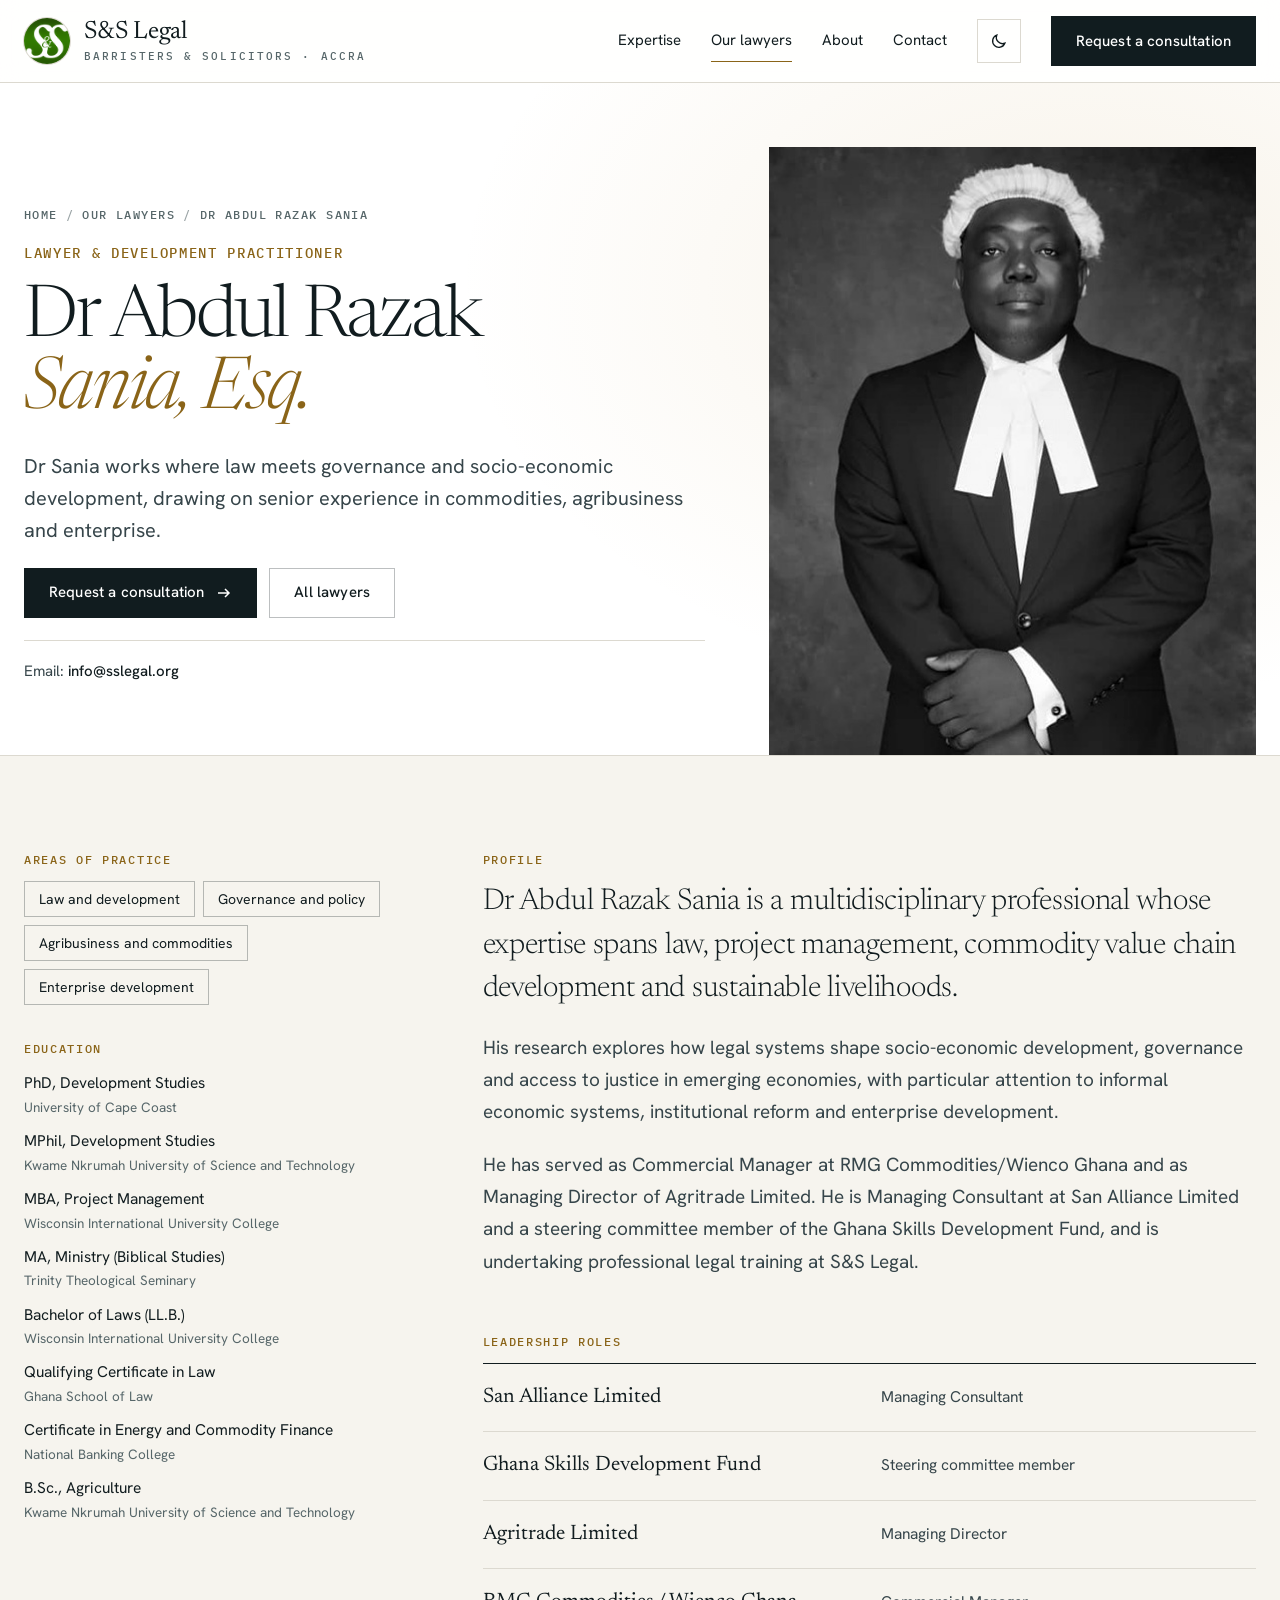
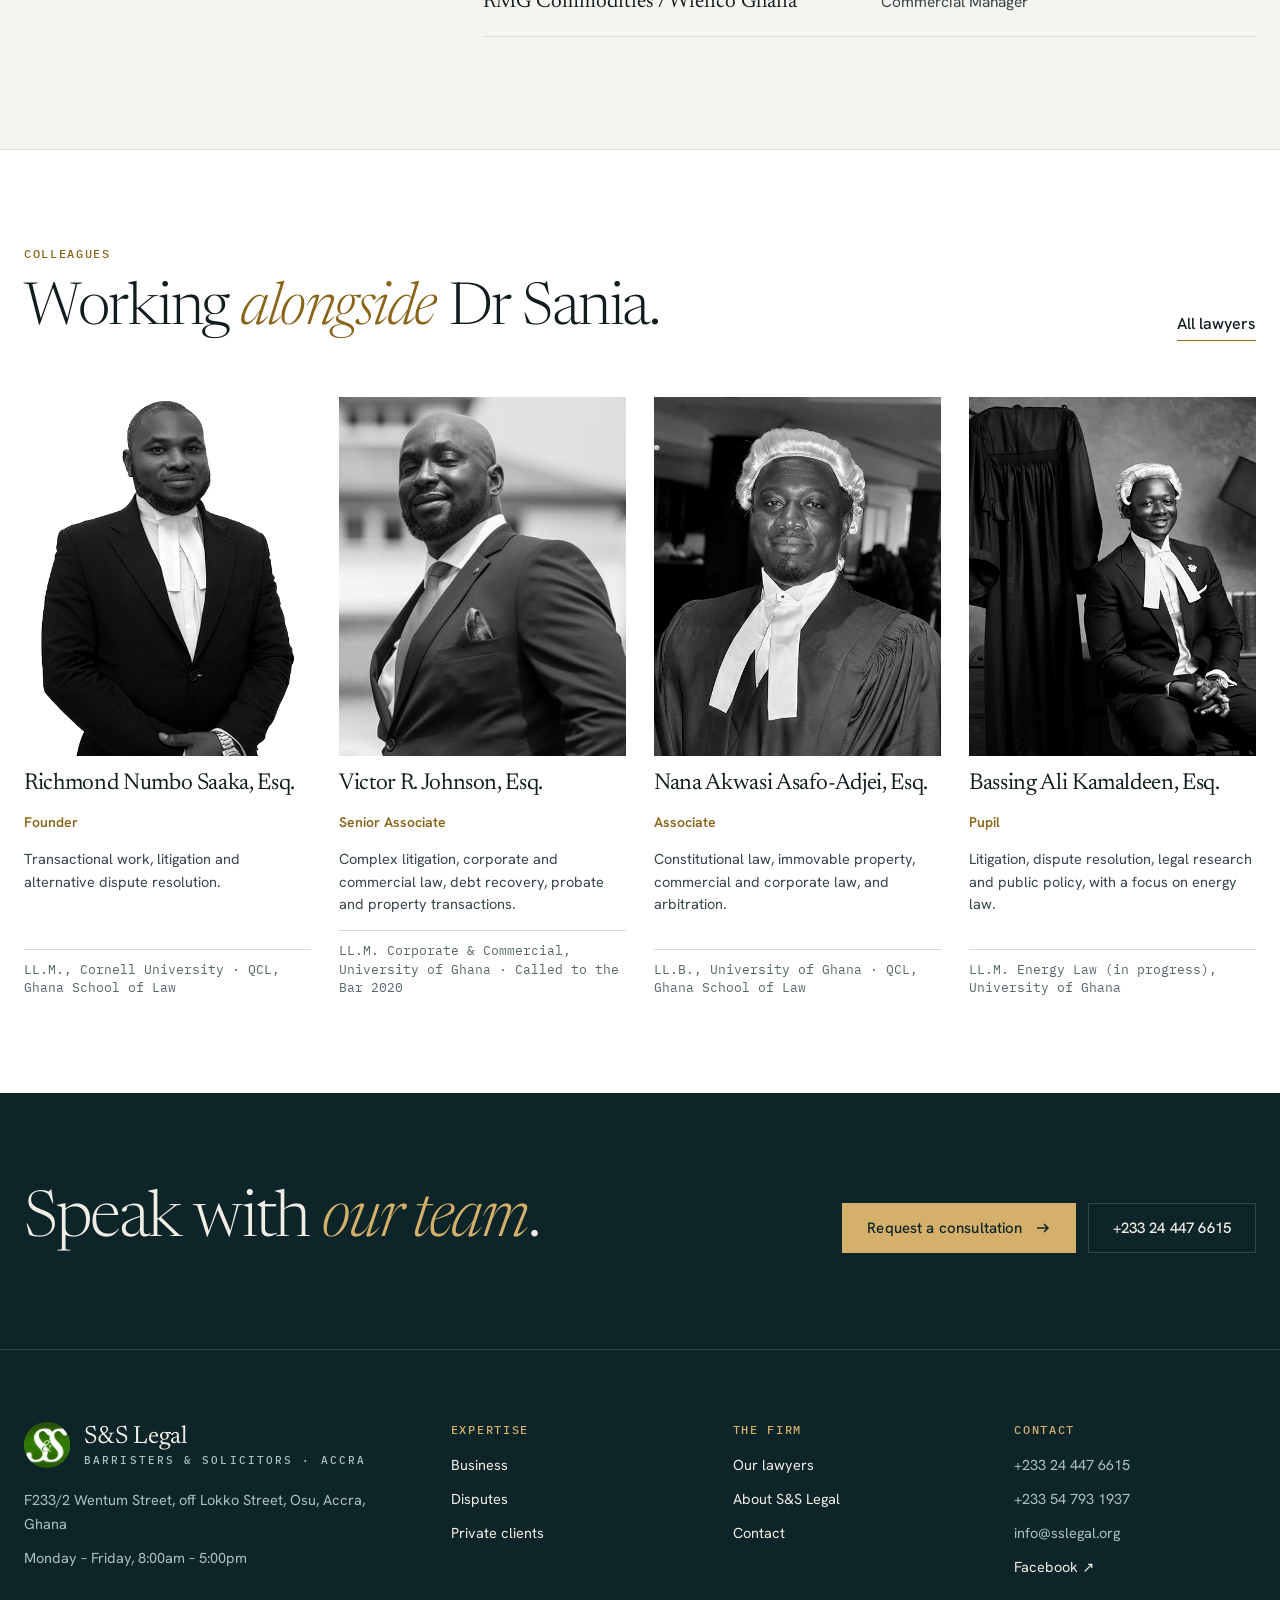
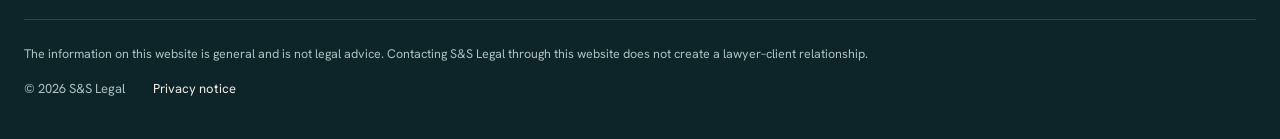
==== lawyers/abdul-razak-sania/index.html @ 96403b99 "Add the S&S Legal website A static site with light and dark themes: home, expertise overview and thr" ====
<!doctype html>
<html lang="en-GH">
<head>
<meta charset="utf-8">
<meta name="viewport" content="width=device-width, initial-scale=1, viewport-fit=cover">
<title>Dr Abdul Razak Sania · S&amp;S Legal</title>
<meta name="description" content="Dr Abdul Razak Sania, Lawyer &amp; Development Practitioner at S&amp;S Legal, Osu, Accra.">
<meta name="color-scheme" content="light dark">
<link rel="canonical" href="https://sslegal.org/lawyers/abdul-razak-sania/">
<meta property="og:type" content="website">
<meta property="og:site_name" content="S&amp;S Legal">
<meta property="og:title" content="Dr Abdul Razak Sania · S&amp;S Legal">
<meta property="og:description" content="Dr Abdul Razak Sania, Lawyer &amp; Development Practitioner at S&amp;S Legal, Osu, Accra.">
<meta property="og:url" content="https://sslegal.org/lawyers/abdul-razak-sania/">
<link rel="icon" type="image/png" href="../../assets/img/sslegal-logo.png">
<script>try{var t=localStorage.getItem("ss-theme");if(t==="light"||t==="dark")document.documentElement.setAttribute("data-theme",t);}catch(e){}</script>
<link rel="preconnect" href="https://fonts.googleapis.com">
<link rel="preconnect" href="https://fonts.gstatic.com" crossorigin>
<link rel="stylesheet" href="https://fonts.googleapis.com/css2?family=Newsreader:ital,opsz,wght@0,6..72,300;0,6..72,400;1,6..72,300;1,6..72,400&amp;family=Hanken+Grotesk:wght@400;500;600&amp;family=IBM+Plex+Mono:wght@400;500&amp;display=swap">
<link rel="stylesheet" href="../../assets/css/styles.css">
<script type="application/ld+json">{"@context": "https://schema.org", "@type": "Person", "name": "Dr Abdul Razak Sania", "jobTitle": "Lawyer & Development Practitioner", "worksFor": {"@type": "LegalService", "name": "S&S Legal", "url": "https://sslegal.org/"}, "image": "https://sslegal.org/assets/img/abdulrazak-sania.jpg", "url": "https://sslegal.org/lawyers/abdul-razak-sania/"}</script>
</head>
<body>
<a class="skip" href="#main">Skip to content</a>
<header class="site">
  <div class="wrap">
    <a class="brand" href="../../index.html" aria-label="S&amp;S Legal, home">
      <span class="logo" aria-hidden="true"></span>
      <span><b>S&amp;S Legal</b><small>Barristers &amp; Solicitors · Accra</small></span>
    </a>
    <nav class="nav" aria-label="Main">
      <a class="link" href="../../expertise/index.html">Expertise</a><a class="link" href="../../lawyers/index.html" aria-current="page">Our lawyers</a><a class="link" href="../../about/index.html">About</a><a class="link" href="../../contact/index.html">Contact</a>
      <span class="tools">
        <button class="icon-btn theme-btn" id="theme-btn" type="button" aria-label="Switch between light and dark theme"><svg class="moon" width="18" height="18" viewBox="0 0 20 20" fill="none" stroke="currentColor" stroke-width="1.5" aria-hidden="true"><path d="M16.5 12.5A7 7 0 0 1 7.5 3.5a7 7 0 1 0 9 9z"/></svg><svg class="sun" width="18" height="18" viewBox="0 0 20 20" fill="none" stroke="currentColor" stroke-width="1.5" aria-hidden="true"><circle cx="10" cy="10" r="3.5"/><path d="M10 1.5v2M10 16.5v2M1.5 10h2M16.5 10h2M4 4l1.4 1.4M14.6 14.6L16 16M4 16l1.4-1.4M14.6 5.4L16 4"/></svg></button>
        <button class="icon-btn menu-btn" id="menu-btn" type="button" aria-label="Open menu" aria-expanded="false" aria-controls="mobile-nav"><svg width="20" height="20" viewBox="0 0 20 20" fill="none" stroke="currentColor" stroke-width="1.5" aria-hidden="true"><path d="M2 6h16M2 14h16"/></svg></button>
      </span>
      <a class="btn btn-main" href="../../contact/index.html">Request a consultation</a>
    </nav>
  </div>
  <nav class="mobile-nav" id="mobile-nav" aria-label="Mobile" hidden>
    <div class="wrap"><a href="../../expertise/index.html">Expertise</a><a href="../../lawyers/index.html">Our lawyers</a><a href="../../about/index.html">About</a><a href="../../contact/index.html">Contact</a></div>
  </nav>
</header>
<main id="main">
<section class="page-hero profile-hero" aria-labelledby="ptitle">
  <div class="wrap">
    <div class="pcopy">
      <nav class="crumbs" aria-label="Breadcrumb"><a href="../../index.html">Home</a><span aria-hidden="true">/</span><a href="../../lawyers/index.html">Our lawyers</a><span aria-hidden="true">/</span><span>Dr Abdul Razak Sania</span></nav>
      <span class="role">Lawyer &amp; Development Practitioner</span>
      <h1 id="ptitle">Dr Abdul Razak <em>Sania, Esq.</em></h1>
      <p class="lead">Dr Sania works where law meets governance and socio-economic development, drawing on senior experience in commodities, agribusiness and enterprise.</p>
      <div class="cta-row"><a class="btn btn-main" href="../../contact/index.html">Request a consultation <svg width="16" height="16" viewBox="0 0 16 16" fill="none" stroke="currentColor" stroke-width="1.5" aria-hidden="true"><path d="M2 8h11M9 4l4 4-4 4"/></svg></a><a class="btn btn-ghost" href="../../lawyers/index.html">All lawyers</a></div>
      <div class="pc"><span>Email: <b>info@sslegal.org</b></span></div>
    </div>
    <div class="portrait-lg"><img src="../../assets/img/abdulrazak-sania.jpg" alt="Dr Abdul Razak Sania" width="500" height="606"></div>
  </div>
</section>
<section class="profile-body"><div class="wrap"><aside class="side"><div><h2>Areas of practice</h2><div class="chips"><span>Law and development</span><span>Governance and policy</span><span>Agribusiness and commodities</span><span>Enterprise development</span></div></div><div><h2>Education</h2><ul><li>PhD, Development Studies<span>University of Cape Coast</span></li><li>MPhil, Development Studies<span>Kwame Nkrumah University of Science and Technology</span></li><li>MBA, Project Management<span>Wisconsin International University College</span></li><li>MA, Ministry (Biblical Studies)<span>Trinity Theological Seminary</span></li><li>Bachelor of Laws (LL.B.)<span>Wisconsin International University College</span></li><li>Qualifying Certificate in Law<span>Ghana School of Law</span></li><li>Certificate in Energy and Commodity Finance<span>National Banking College</span></li><li>B.Sc., Agriculture<span>Kwame Nkrumah University of Science and Technology</span></li></ul></div></aside><div class="main-col"><div><h2>Profile</h2><div class="prose"><p>Dr Abdul Razak Sania is a multidisciplinary professional whose expertise spans law, project management, commodity value chain development and sustainable livelihoods.</p><p>His research explores how legal systems shape socio-economic development, governance and access to justice in emerging economies, with particular attention to informal economic systems, institutional reform and enterprise development.</p><p>He has served as Commercial Manager at RMG Commodities/Wienco Ghana and as Managing Director of Agritrade Limited. He is Managing Consultant at San Alliance Limited and a steering committee member of the Ghana Skills Development Fund, and is undertaking professional legal training at S&amp;S Legal.</p></div></div><div><h2>Leadership roles</h2><ul class="timeline"><li><b>San Alliance Limited</b><span>Managing Consultant</span></li><li><b>Ghana Skills Development Fund</b><span>Steering committee member</span></li><li><b>Agritrade Limited</b><span>Managing Director</span></li><li><b>RMG Commodities / Wienco Ghana</b><span>Commercial Manager</span></li></ul></div></div></div></section>
<section class="colleagues" aria-labelledby="col-title"><div class="wrap">
  <div class="sec-head"><div class="t"><span class="label">Colleagues</span><h2 id="col-title">Working <em>alongside</em> Dr Sania.</h2></div><a class="more" href="../../lawyers/index.html">All lawyers</a></div>
  <div class="people three"><a class="person" href="../../lawyers/richmond-numbo-saaka/index.html"><div class="photo"><img loading="lazy" width="491" height="683" src="../../assets/img/front-richmond-full.jpg" alt="Richmond Numbo Saaka"></div><h3>Richmond Numbo Saaka, Esq.</h3><span class="role">Founder</span><p>Transactional work, litigation and alternative dispute resolution.</p><span class="cred">LL.M., Cornell University · QCL, Ghana School of Law</span></a><a class="person" href="../../lawyers/victor-reginald-johnson/index.html"><div class="photo"><img loading="lazy" width="500" height="606" src="../../assets/img/reginald-johnson.jpg" alt="Victor Reginald Johnson"></div><h3>Victor R. Johnson, Esq.</h3><span class="role">Senior Associate</span><p>Complex litigation, corporate and commercial law, debt recovery, probate and property transactions.</p><span class="cred">LL.M. Corporate &amp; Commercial, University of Ghana · Called to the Bar 2020</span></a><a class="person" href="../../lawyers/nana-akwasi-asafo-adjei/index.html"><div class="photo"><img loading="lazy" width="500" height="606" src="../../assets/img/nana-akwasi.jpg" alt="Nana Akwasi Asafo-Adjei"></div><h3>Nana Akwasi Asafo-Adjei, Esq.</h3><span class="role">Associate</span><p>Constitutional law, immovable property, commercial and corporate law, and arbitration.</p><span class="cred">LL.B., University of Ghana · QCL, Ghana School of Law</span></a><a class="person" href="../../lawyers/bassing-ali-kamaldeen/index.html"><div class="photo"><img loading="lazy" width="500" height="606" src="../../assets/img/bassing-kamaldeen.jpg" alt="Bassing Ali Kamaldeen"></div><h3>Bassing Ali Kamaldeen, Esq.</h3><span class="role">Pupil</span><p>Litigation, dispute resolution, legal research and public policy, with a focus on energy law.</p><span class="cred">LL.M. Energy Law (in progress), University of Ghana</span></a></div>
</div></section>
<section class="cta-band"><div class="wrap"><h2>Speak with <em>our team</em>.</h2><div class="cta-row"><a class="btn btn-gold" href="../../contact/index.html">Request a consultation <svg width="16" height="16" viewBox="0 0 16 16" fill="none" stroke="currentColor" stroke-width="1.5" aria-hidden="true"><path d="M2 8h11M9 4l4 4-4 4"/></svg></a><a class="btn btn-line" href="tel:+233244476615">+233 24 447 6615</a></div></div></section>
</main>

<footer>
  <div class="wrap">
    <div class="fgrid">
      <div class="fcol fbrand">
        <a class="brand" href="../../index.html" aria-label="S&amp;S Legal, home"><span class="logo" aria-hidden="true"></span><span><b>S&amp;S Legal</b><small>Barristers &amp; Solicitors · Accra</small></span></a>
        <p>F233/2 Wentum Street, off Lokko Street, Osu, Accra, Ghana</p>
        <p>Monday – Friday, 8:00am – 5:00pm</p>
      </div>
      <nav class="fcol" aria-label="Expertise"><h2>Expertise</h2><a href="../../expertise/business/index.html">Business</a><a href="../../expertise/disputes/index.html">Disputes</a><a href="../../expertise/private-clients/index.html">Private clients</a></nav>
      <nav class="fcol" aria-label="The firm"><h2>The firm</h2><a href="../../lawyers/index.html">Our lawyers</a><a href="../../about/index.html">About S&amp;S Legal</a><a href="../../contact/index.html">Contact</a></nav>
      <div class="fcol"><h2>Contact</h2><span>+233 24 447 6615</span><span>+233 54 793 1937</span><span>info@sslegal.org</span><a href="https://www.facebook.com/sslegal.org" target="_blank" rel="noopener">Facebook ↗</a></div>
    </div>
    <div class="flegal">
      <p class="disc">The information on this website is general and is not legal advice. Contacting S&amp;S Legal through this website does not create a lawyer–client relationship.</p>
      <div class="frow2"><span>© 2026 S&amp;S Legal</span><a href="../../privacy/index.html">Privacy notice</a></div>
    </div>
  </div>
</footer>

<div class="mobile-bar" aria-label="Quick contact">
  <a class="btn btn-ghost" href="tel:+233244476615">Call</a>
  <a class="btn btn-wa" href="https://wa.me/233244476615" target="_blank" rel="noopener">WhatsApp</a>
</div>
<script src="../../assets/js/site.js"></script>
</body>
</html>
---- assets/css/styles.css ----
/* Layout: white editorial page on hairlines with large serif type; real portraits in consistent black-and-white; a navy-green band carries the founder, contact and footer. Dark theme: the same page in navy green. */
:root{
  --bg-hero:#FFFFFF; --paper:#F6F4EE; --surface:#FFFFFF;
  --ink:#111C1F; --ink-2:#36454A; --muted:#566669; --line:#DCD9D0; --line-strong:rgba(17,28,31,.28);
  --accent:#8A6418; --accent-2:#D4B06A;
  --btn:#111C1F; --btn-fg:#FFFFFF; --btn-hover:#24363A;
  --band:#0D2429; --band-2:#123036; --on-band:#F1EEE6; --on-band-2:#ADC1C1; --band-line:rgba(241,238,230,.16);
  --photo-bg:#ECE9E1; --photo-filter:grayscale(1) contrast(1.04);
  --glow:rgba(201,164,92,.14);
  --wa:#1E7A4C;
  --shadow:0 -6px 20px rgba(0,0,0,.08);
  --display:"Newsreader", Georgia, "Times New Roman", serif;
  --body:"Hanken Grotesk", system-ui, -apple-system, "Segoe UI", sans-serif;
  --mono:"IBM Plex Mono", ui-monospace, Menlo, monospace;
  color-scheme:light;
}
@media (prefers-color-scheme:dark){:root:not([data-theme="light"]){
  --bg-hero:#0A1F24; --paper:#0C242A; --surface:#102B31;
  --ink:#EEF0F0; --ink-2:#C3D1D0; --muted:#97ACAC; --line:#21403F; --line-strong:rgba(238,240,240,.30);
  --accent:#D4B06A; --accent-2:#D4B06A;
  --btn:#D4B06A; --btn-fg:#0A1F24; --btn-hover:#E0C084;
  --band:#061517; --band-2:#0B1F22; --on-band:#F1EEE6; --on-band-2:#A9BEBE; --band-line:rgba(241,238,230,.14);
  --photo-bg:#12323A; --photo-filter:grayscale(1) contrast(1.04) brightness(.92);
  --glow:rgba(212,176,106,.10);
  --shadow:0 -6px 20px rgba(0,0,0,.4);
  color-scheme:dark}}
:root[data-theme="dark"]{
  --bg-hero:#0A1F24; --paper:#0C242A; --surface:#102B31;
  --ink:#EEF0F0; --ink-2:#C3D1D0; --muted:#97ACAC; --line:#21403F; --line-strong:rgba(238,240,240,.30);
  --accent:#D4B06A; --accent-2:#D4B06A;
  --btn:#D4B06A; --btn-fg:#0A1F24; --btn-hover:#E0C084;
  --band:#061517; --band-2:#0B1F22; --on-band:#F1EEE6; --on-band-2:#A9BEBE; --band-line:rgba(241,238,230,.14);
  --photo-bg:#12323A; --photo-filter:grayscale(1) contrast(1.04) brightness(.92);
  --glow:rgba(212,176,106,.10);
  --shadow:0 -6px 20px rgba(0,0,0,.4);
  color-scheme:dark}

*{box-sizing:border-box}
html{scroll-behavior:smooth}
body{margin:0;background:var(--paper);color:var(--ink);font-family:var(--body);font-size:16px;line-height:1.65;-webkit-font-smoothing:antialiased}
img{max-width:100%;display:block}
[hidden]{display:none!important}
a{color:inherit}
p{margin:0}
h1,h2,h3,h4{margin:0;font-family:var(--display);font-weight:400;letter-spacing:-.015em;text-wrap:balance}
a:focus-visible,button:focus-visible,input:focus-visible,select:focus-visible,textarea:focus-visible{outline:2px solid var(--accent);outline-offset:3px}
.wrap{max-width:1280px;margin:0 auto;padding-left:max(24px,env(safe-area-inset-left,0px));padding-right:max(24px,env(safe-area-inset-right,0px))}
.label{font:500 12px/1.4 var(--mono);letter-spacing:.14em;text-transform:uppercase;color:var(--accent)}
.btn{display:inline-flex;align-items:center;justify-content:center;gap:12px;min-height:50px;padding:0 24px;font:500 15px/1 var(--body);letter-spacing:.01em;text-decoration:none;border:1px solid transparent;cursor:pointer;border-radius:0}
.btn svg{transition:transform .25s ease}
.btn:hover svg{transform:translateX(4px)}
.btn-main{background:var(--btn);color:var(--btn-fg)}
.btn-main:hover{background:var(--btn-hover)}
.btn-ghost{border-color:var(--line-strong);color:var(--ink)}
.btn-ghost:hover{border-color:var(--ink)}
.btn-wa{background:var(--wa);color:#FFFFFF}
.sec-head{display:flex;flex-wrap:wrap;justify-content:space-between;align-items:end;gap:24px;margin-bottom:56px}
.sec-head .t{display:flex;flex-direction:column;gap:18px;max-width:760px}
.sec-head h2{font-size:clamp(38px,4.6vw,62px);line-height:1.02;font-weight:300;letter-spacing:-.025em}
.sec-head h2 em{font-style:italic;color:var(--accent)}
.sec-head p{font-size:18px;color:var(--ink-2);max-width:36em}
.more{font-weight:500;text-decoration:none;border-bottom:1px solid var(--accent);padding-bottom:3px;white-space:nowrap}
@media (prefers-reduced-motion:reduce){*{transition:none!important}html{scroll-behavior:auto}}

/* ---------- Header ---------- */
.top{background:var(--bg-hero);position:relative;overflow:hidden}
.top::after{content:"";position:absolute;inset:0;pointer-events:none;background:radial-gradient(900px 600px at 82% 40%,var(--glow),transparent 70%)}
header.site{position:sticky;top:0;z-index:40;background:color-mix(in srgb,var(--bg-hero) 92%,transparent);-webkit-backdrop-filter:blur(12px);backdrop-filter:blur(12px);border-bottom:1px solid var(--line)}
.skip{position:absolute;left:-9999px;top:8px;z-index:60;background:var(--btn);color:var(--btn-fg);padding:10px 14px}
.skip:focus{left:12px}
header.site .wrap{display:flex;align-items:center;justify-content:space-between;gap:20px;padding-block:16px}
.brand{display:flex;align-items:center;gap:14px;text-decoration:none;color:inherit}
.logo{width:46px;height:46px;flex:none;border-radius:50%;background:#FFFFFF url("../img/sslegal-logo.png") no-repeat;background-size:67.4px 65.7px;background-position:-10.7px -3.3px;box-shadow:0 0 0 1px var(--line)}
.brand b{font:400 25px/1 var(--display);letter-spacing:-.01em}
.brand small{display:block;margin-top:5px;font:500 10.5px/1 var(--mono);letter-spacing:.2em;text-transform:uppercase;color:var(--muted)}
.nav{display:flex;align-items:center;gap:30px}
.nav a.link{text-decoration:none;font-size:15px;padding-block:8px;border-bottom:1px solid transparent}
.nav a.link:hover{border-bottom-color:var(--accent)}
.tools{display:flex;gap:8px}
.icon-btn{width:44px;height:44px;display:grid;place-items:center;background:transparent;border:1px solid var(--line);color:var(--ink);cursor:pointer}
.icon-btn:hover{border-color:var(--line-strong)}
.theme-btn .sun{display:none}
:root[data-theme="dark"] .theme-btn .moon{display:none}:root[data-theme="dark"] .theme-btn .sun{display:block}
@media (prefers-color-scheme:dark){:root:not([data-theme="light"]) .theme-btn .moon{display:none}:root:not([data-theme="light"]) .theme-btn .sun{display:block}}
.menu-btn{display:none}
.mobile-nav{border-top:1px solid var(--line)}
.mobile-nav .wrap{display:flex;flex-direction:column;padding-block:8px 20px}
.mobile-nav a{padding:16px 0;border-bottom:1px solid var(--line);text-decoration:none;font:400 24px/1.2 var(--display)}
.mobile-nav a:last-child{border-bottom:0}

/* ---------- Hero ---------- */
.hero{position:relative;z-index:2}
.hero .wrap{display:grid;grid-template-columns:minmax(0,7fr) minmax(0,5fr);gap:64px;align-items:end;padding-block:88px 0}
.hero-copy{display:flex;flex-direction:column;gap:30px;min-width:0;padding-bottom:88px}
.hero h1{font-size:clamp(44px,6vw,88px);line-height:1;font-weight:300;letter-spacing:-.03em}
.hero h1 em{font-style:italic;color:var(--accent);font-weight:300}
.hero .sub{font-size:19px;line-height:1.6;color:var(--ink-2);max-width:32em}
.cta-row{display:flex;flex-wrap:wrap;gap:12px}
.hero-figure{position:relative;margin:0;min-width:0;align-self:end}
.mosaic{display:grid;grid-template-columns:minmax(0,1.2fr) minmax(0,1fr);grid-template-rows:280px 280px;gap:10px}
.mosaic .frame{position:relative;background:var(--photo-bg);overflow:hidden;min-height:0}
.mosaic .tall{grid-row:1/3}
.mosaic img{width:100%;height:100%;object-fit:cover;object-position:50% 12%;filter:var(--photo-filter)}
.hero-figure figcaption{position:absolute;left:-32px;bottom:40px;background:var(--surface);border:1px solid var(--line);padding:16px 20px;display:flex;flex-direction:column;gap:4px;max-width:280px;box-shadow:0 18px 40px rgba(0,0,0,.10)}
.hero-figure figcaption b{font:400 21px/1.2 var(--display)}
.hero-figure figcaption span{font-size:13.5px;line-height:1.45;color:var(--muted)}
.hero-figure figcaption a{font-size:14px;font-weight:500;color:var(--accent);text-decoration:none;margin-top:4px}

.facts{position:relative;z-index:2;border-top:1px solid var(--line)}
.facts dl{margin:0;display:grid;grid-template-columns:repeat(4,minmax(0,1fr))}
.facts div{padding:26px 24px 28px 0;border-right:1px solid var(--line)}
.facts div + div{padding-left:28px}
.facts div:last-child{border-right:0}
.facts dt{font:500 12px var(--mono);letter-spacing:.12em;text-transform:uppercase;color:var(--muted)}
.facts dd{margin:6px 0 0;font:400 26px/1.2 var(--display)}

/* ---------- Statement ---------- */
.statement{padding-block:120px 104px}
.statement .wrap{display:grid;grid-template-columns:minmax(0,3fr) minmax(0,9fr);gap:48px}
.statement p.big{font:300 clamp(28px,3.3vw,44px)/1.25 var(--display);letter-spacing:-.015em;text-wrap:pretty}
.statement p.big span{color:var(--muted)}
.pillars{margin-top:56px;display:grid;grid-template-columns:repeat(3,minmax(0,1fr));gap:40px;border-top:1px solid var(--line);padding-top:30px}
.pillars h3{font-size:24px;line-height:1.2;margin-bottom:10px}
.pillars p{font-size:15.5px;color:var(--ink-2)}

/* ---------- Expertise ---------- */
.expertise{background:var(--surface);border-block:1px solid var(--line);padding-block:112px}
.groups{display:grid;grid-template-columns:repeat(2,minmax(0,1fr));gap:72px}
.group-stack{display:flex;flex-direction:column;gap:56px;min-width:0}
.group-head h3 a{text-decoration:none}
.group-head h3 a:hover{text-decoration:underline;text-decoration-color:var(--accent);text-underline-offset:6px;text-decoration-thickness:1px}
.group-link{display:inline-flex;align-items:center;gap:10px;font-weight:500;text-decoration:none;color:var(--accent);margin-top:-24px}
.group-link:hover svg{transform:translateX(4px)}
.group-link svg{transition:transform .25s ease}
.group{display:flex;flex-direction:column;min-width:0}
.group-head{display:flex;justify-content:space-between;align-items:baseline;gap:12px;border-top:2px solid var(--ink);padding-top:18px;margin-bottom:8px}
.group-head h3{font-size:30px;font-weight:300}
.group-head span{font:500 12px var(--mono);color:var(--muted)}
.area{display:grid;grid-template-columns:minmax(0,1fr) 20px;gap:4px 16px;padding-block:20px;border-bottom:1px solid var(--line);text-decoration:none}
.area h4{font-size:21px;line-height:1.25}
.area p{grid-column:1;font-size:14.5px;line-height:1.55;color:var(--ink-2)}
.area svg{grid-column:2;grid-row:1;align-self:center;color:var(--muted);transition:transform .25s ease,color .25s ease}
.area:hover svg{transform:translateX(4px);color:var(--accent)}
.area:hover h4{text-decoration:underline;text-decoration-color:var(--accent);text-underline-offset:5px;text-decoration-thickness:1px}

/* ---------- Founder (band) ---------- */
.founder{background:var(--band);color:var(--on-band);padding-block:120px}
.founder .label{color:var(--accent-2)}
.founder .wrap{display:grid;grid-template-columns:minmax(0,5fr) minmax(0,7fr);gap:80px;align-items:start}
.founder .photo{aspect-ratio:4/5;max-width:100%;background:#E7E4DC;overflow:hidden;outline:1px solid var(--band-line);outline-offset:14px;isolation:isolate}
.founder .photo img{width:100%;height:100%;object-fit:cover;object-position:50% 6%;filter:grayscale(1) contrast(1.04);mix-blend-mode:multiply}
.founder-copy{display:flex;flex-direction:column;gap:28px;min-width:0}
.founder h2{font-size:clamp(40px,4.4vw,60px);line-height:1.02;font-weight:300;letter-spacing:-.025em}
.founder h2 em{font-style:italic;color:var(--accent-2)}
.founder .role{font:500 13px var(--mono);letter-spacing:.12em;text-transform:uppercase;color:var(--on-band-2)}
.founder p.bio{font-size:18px;line-height:1.65;color:var(--on-band-2);max-width:36em}
.creds{display:grid;grid-template-columns:repeat(2,minmax(0,1fr));gap:28px 40px;border-top:1px solid var(--band-line);padding-top:28px}
.creds h4{font:500 12px var(--mono);letter-spacing:.14em;text-transform:uppercase;color:var(--accent-2);margin-bottom:10px}
.creds ul{list-style:none;margin:0;padding:0;display:flex;flex-direction:column;gap:8px}
.creds li{font-size:15.5px;line-height:1.45}
.creds li span{display:block;font-size:13.5px;color:var(--on-band-2)}
.founder .btn-gold{background:var(--accent-2);color:var(--band)}
.founder .btn-gold:hover{background:#E0C084}
.founder .btn-line{border-color:var(--band-line);color:var(--on-band)}

/* ---------- Team ---------- */
.team{padding-block:120px}
.people{display:grid;grid-template-columns:repeat(4,minmax(0,1fr));gap:28px}
.person{display:flex;flex-direction:column;gap:14px;text-decoration:none;min-width:0}
.person .photo{aspect-ratio:4/5;max-width:100%;background:var(--photo-bg);overflow:hidden}
.person .photo img{width:100%;height:100%;object-fit:cover;object-position:50% 12%;filter:var(--photo-filter);transition:filter .35s ease,transform .5s ease}
.person:hover .photo img{filter:none;transform:scale(1.03)}
.person h3{font-size:23px;line-height:1.2}
.person .role{font-size:14px;font-weight:600;color:var(--accent)}
.person p{font-size:14.5px;line-height:1.55;color:var(--ink-2)}
.person .cred{font:400 12.5px/1.5 var(--mono);color:var(--muted);border-top:1px solid var(--line);padding-top:10px;margin-top:auto}
.support{margin-top:40px;padding-top:22px;border-top:1px solid var(--line);font-size:15px;color:var(--muted)}
.support b{color:var(--ink);font-weight:500}

/* ---------- Approach ---------- */
.approach{background:var(--surface);border-block:1px solid var(--line);padding-block:104px}
.steps{list-style:none;margin:0;padding:0;display:grid;grid-template-columns:repeat(4,minmax(0,1fr));border-top:1px solid var(--ink)}
.steps li{padding:28px 28px 0 0;display:flex;flex-direction:column;gap:12px;border-right:1px solid var(--line)}
.steps li + li{padding-left:28px}
.steps li:last-child{border-right:0}
.steps .w{font:500 12px var(--mono);letter-spacing:.1em;text-transform:uppercase;color:var(--accent)}
.steps h3{font-size:26px;line-height:1.15}
.steps p{font-size:15px;color:var(--ink-2)}

/* ---------- Insights ---------- */
.insights{padding-block:120px}
.ins-grid{display:grid;grid-template-columns:minmax(0,7fr) minmax(0,5fr);gap:40px}
.ins-feature{position:relative;background:var(--band);color:var(--on-band);padding:48px;min-height:440px;display:flex;flex-direction:column;justify-content:space-between;gap:40px;text-decoration:none;overflow:hidden}
.ins-feature .label{color:var(--accent-2)}
.ins-feature svg.lines{position:absolute;right:-70px;top:-70px;width:420px;height:420px;opacity:.55}
.ins-feature h3{position:relative;font-size:clamp(30px,3.2vw,44px);line-height:1.1;font-weight:300;max-width:14em}
.ins-feature .meta{position:relative;display:flex;justify-content:space-between;align-items:center;gap:16px;font-size:14px;color:var(--on-band-2)}
.ins-list{display:flex;flex-direction:column;border-top:1px solid var(--ink)}
.ins-item{display:flex;flex-direction:column;gap:10px;padding-block:28px;border-bottom:1px solid var(--line);text-decoration:none}
.ins-item h3{font-size:25px;line-height:1.2}
.ins-item:hover h3{text-decoration:underline;text-decoration-color:var(--accent);text-underline-offset:5px;text-decoration-thickness:1px}
.ins-item .meta{font-size:14px;color:var(--muted)}

/* ---------- Contact (band) ---------- */
.close{background:var(--band);color:var(--on-band);padding-block:120px 0}
.close .label{color:var(--accent-2)}
.close h2{font-size:clamp(56px,9vw,132px);line-height:.92;font-weight:300;letter-spacing:-.035em}
.close h2 em{font-style:italic;color:var(--accent-2)}
.close-grid{margin-top:72px;display:grid;grid-template-columns:minmax(0,5fr) minmax(0,7fr);gap:64px;padding-bottom:96px}
.cinfo{display:grid;grid-template-columns:repeat(2,minmax(0,1fr));gap:36px 28px;align-content:start}
.ci{display:flex;flex-direction:column;gap:8px;min-width:0}
.ci .v{font:400 21px/1.4 var(--display);overflow-wrap:anywhere}
.ci .s{font-size:14px;color:var(--on-band-2)}
.copy{align-self:flex-start;background:transparent;border:1px solid var(--band-line);color:var(--on-band);font:500 13px var(--body);padding:7px 12px;min-height:34px;cursor:pointer}
.form{display:flex;flex-direction:column;gap:18px;border:1px solid var(--band-line);padding:36px;background:var(--band-2)}
.form h3{font-size:28px;font-weight:300}
.frow{display:grid;grid-template-columns:repeat(2,minmax(0,1fr));gap:18px}
.form label{display:flex;flex-direction:column;gap:8px;font:500 12px var(--mono);letter-spacing:.1em;text-transform:uppercase;color:var(--on-band-2)}
.form input,.form select,.form textarea{font:400 16px var(--body);color:var(--on-band);background:transparent;border:0;border-bottom:1px solid var(--band-line);padding:10px 0;width:100%;border-radius:0}
.form select option{color:#111C1F;background:#FFFFFF}
.form input::placeholder,.form textarea::placeholder{color:rgba(241,238,230,.45)}
.form .fine{font-size:12.5px;line-height:1.55;color:var(--on-band-2)}
.form .btn-gold{background:var(--accent-2);color:var(--band);align-self:flex-start}
.sent{border:1px solid var(--accent-2);padding:12px 14px;font-size:14px}

footer{background:var(--band);color:var(--on-band-2);border-top:1px solid var(--band-line);font-size:14.5px}
footer .brand{color:var(--on-band)}
footer .brand small{color:var(--on-band-2)}
footer .logo{box-shadow:none}
footer .wrap{display:flex;flex-direction:column;gap:40px;padding-block:72px 40px}
.fgrid{display:grid;grid-template-columns:minmax(0,1.6fr) repeat(3,minmax(0,1fr));gap:40px}
.fcol{display:flex;flex-direction:column;gap:10px;min-width:0}
.fcol h2{font:500 12px var(--mono);letter-spacing:.14em;text-transform:uppercase;color:var(--accent-2);margin-bottom:6px}
.fcol a{text-decoration:none;color:var(--on-band)}
.fcol a:hover{color:var(--accent-2)}
.fbrand p{max-width:26em}
.fbrand .brand{margin-bottom:10px}
.flegal{display:flex;flex-direction:column;gap:14px;border-top:1px solid var(--band-line);padding-top:24px}
.frow2{display:flex;flex-wrap:wrap;gap:8px 28px;font-size:13px}
.frow2 a{color:var(--on-band);text-decoration:none}
.disc{font-size:12.5px;line-height:1.6;max-width:72em}

.mobile-bar{display:none;position:fixed;left:0;right:0;bottom:0;z-index:50;grid-template-columns:repeat(2,minmax(0,1fr));gap:10px;padding:12px max(16px,env(safe-area-inset-right,0px)) calc(12px + env(safe-area-inset-bottom,0px)) max(16px,env(safe-area-inset-left,0px));background:var(--surface);border-top:1px solid var(--line);box-shadow:var(--shadow)}
.mobile-bar .btn{min-height:48px}

@media (max-width:1100px){
  .fgrid{grid-template-columns:repeat(2,minmax(0,1fr))}
  .people{grid-template-columns:repeat(2,minmax(0,1fr))}
}
@media (max-width:1040px){
  .hero .wrap,.founder .wrap,.ins-grid,.close-grid,.statement .wrap{grid-template-columns:minmax(0,1fr)}
  .hero .wrap{gap:0}.hero-copy{padding-bottom:48px}
  .hero-figure{max-width:520px}.hero-figure figcaption{left:16px;bottom:16px}
  .mosaic{grid-template-rows:200px 200px}
  .steps{grid-template-columns:repeat(2,minmax(0,1fr))}.steps li:nth-child(2){border-right:0}.steps li:nth-child(3){padding-left:0}
  .founder .photo{max-width:420px}
  .facts dl{grid-template-columns:repeat(2,minmax(0,1fr))}
  .facts div,.facts div + div{padding:20px 16px 20px 0;border-right:0;border-bottom:1px solid var(--line)}
}
@media (max-width:820px){
  .nav .link,.nav .btn,.nav .search{display:none}.menu-btn{display:grid}
  .groups,.pillars{grid-template-columns:minmax(0,1fr)}
  .groups{gap:56px}
  .mobile-bar{display:grid}
  footer .wrap{padding-bottom:120px}
}
@media (max-width:560px){
  .hero .wrap{padding-block:44px 0}
  .statement,.team,.insights,.founder{padding-block:80px}.expertise,.approach{padding-block:80px}
  .people{grid-template-columns:minmax(0,1fr)}
  .person .photo{max-width:340px}
  .steps{grid-template-columns:minmax(0,1fr)}.steps li,.steps li + li{padding:24px 0;border-right:0;border-bottom:1px solid var(--line)}
  .frow,.cinfo,.creds{grid-template-columns:minmax(0,1fr)}
  .form{padding:24px}.ins-feature{padding:28px;min-height:340px}
  .brand small{display:none}
  .facts dl{grid-template-columns:minmax(0,1fr)}
  .fgrid{grid-template-columns:minmax(0,1fr)}
}

/* ---------- Inner pages ---------- */
.crumbs{display:flex;flex-wrap:wrap;gap:8px;font:500 12px var(--mono);letter-spacing:.12em;text-transform:uppercase;color:var(--muted)}
.crumbs a{text-decoration:none;color:var(--muted)}
.crumbs a:hover{color:var(--accent)}
.crumbs span[aria-hidden]{opacity:.6}
.page-hero{background:var(--bg-hero);border-bottom:1px solid var(--line);position:relative;overflow:hidden}
.page-hero::after{content:"";position:absolute;inset:0;pointer-events:none;background:radial-gradient(900px 600px at 85% 30%,var(--glow),transparent 70%)}
.page-hero .wrap{position:relative;z-index:1;display:flex;flex-direction:column;gap:26px;padding-block:72px 80px}
.page-hero h1{font-size:clamp(46px,6.4vw,96px);line-height:.98;font-weight:300;letter-spacing:-.03em;max-width:13em}
.page-hero h1 em{font-style:italic;color:var(--accent)}
.page-hero .sub{font-size:20px;line-height:1.6;color:var(--ink-2);max-width:40em}

/* profile */
.profile-hero .wrap{display:grid;grid-template-columns:minmax(0,7fr) minmax(0,5fr);gap:64px;align-items:end;padding-block:64px 0}
.profile-hero .pcopy{display:flex;flex-direction:column;gap:22px;padding-bottom:72px;min-width:0}
.profile-hero h1{font-size:clamp(44px,5.6vw,84px);line-height:1;font-weight:300;letter-spacing:-.03em}
.profile-hero h1 em{font-style:italic;color:var(--accent)}
.profile-hero .role{font:500 14px var(--mono);letter-spacing:.12em;text-transform:uppercase;color:var(--accent)}
.profile-hero .lead{font-size:20px;line-height:1.6;color:var(--ink-2);max-width:34em}
.profile-hero .pc{display:flex;flex-wrap:wrap;gap:10px 28px;font-size:15px;color:var(--ink-2);border-top:1px solid var(--line);padding-top:18px}
.profile-hero .pc b{font-weight:500;color:var(--ink)}
.portrait-lg{aspect-ratio:4/5;max-width:100%;background:var(--photo-bg);overflow:hidden;isolation:isolate}
.portrait-lg img{width:100%;height:100%;object-fit:cover;object-position:50% 10%;filter:var(--photo-filter)}
.portrait-lg.studio{background:#E7E4DC}
.portrait-lg.studio img{mix-blend-mode:multiply;filter:grayscale(1) contrast(1.04)}
.profile-body{padding-block:96px 112px}
.profile-body .wrap{display:grid;grid-template-columns:minmax(0,4fr) minmax(0,8fr);gap:72px}
.side{display:flex;flex-direction:column;gap:36px;min-width:0;align-self:start;position:sticky;top:110px}
.side h2,.main-col h2{font:500 12px var(--mono);letter-spacing:.14em;text-transform:uppercase;color:var(--accent);margin-bottom:14px}
.chips{display:flex;flex-wrap:wrap;gap:8px}
.chips a,.chips span{display:inline-flex;align-items:center;min-height:36px;padding:0 14px;border:1px solid var(--line-strong);font-size:14px;text-decoration:none}
.chips a:hover{border-color:var(--accent);color:var(--accent)}
.side ul{list-style:none;margin:0;padding:0;display:flex;flex-direction:column;gap:10px;font-size:15.5px}
.side ul span{display:block;font-size:13.5px;color:var(--muted)}
.main-col{display:flex;flex-direction:column;gap:56px;min-width:0}
.prose{display:flex;flex-direction:column;gap:20px;font-size:19px;line-height:1.7;color:var(--ink-2);max-width:40em}
.prose p:first-child{font:300 clamp(24px,2.4vw,30px)/1.45 var(--display);color:var(--ink);letter-spacing:-.01em}
.timeline{list-style:none;margin:0;padding:0;border-top:1px solid var(--ink)}
.timeline li{display:grid;grid-template-columns:minmax(0,1fr) minmax(0,1fr);gap:24px;padding-block:20px;border-bottom:1px solid var(--line)}
.timeline b{font:400 21px/1.3 var(--display)}
.timeline span{font-size:15.5px;color:var(--ink-2)}
.colleagues{background:var(--surface);border-top:1px solid var(--line);padding-block:96px}
.people.three{grid-template-columns:repeat(4,minmax(0,1fr))}

/* practice group */
.areas-detail{padding-block:96px 104px}
.adetail{display:grid;grid-template-columns:80px minmax(0,5fr) minmax(0,6fr);gap:32px;padding-block:44px;border-bottom:1px solid var(--line);scroll-margin-top:100px}
.adetail:first-child{border-top:1px solid var(--ink)}
.adetail .n{font:500 13px var(--mono);color:var(--accent);padding-top:12px}
.adetail h2{font-size:clamp(32px,3.4vw,48px);line-height:1.05;font-weight:300}
.adetail .body{display:flex;flex-direction:column;gap:18px}
.adetail .body p{font-size:18px;line-height:1.7;color:var(--ink-2)}
.routes{background:var(--surface);border-block:1px solid var(--line);padding-block:104px}
.route-grid{display:grid;grid-template-columns:repeat(2,minmax(0,1fr));gap:28px}
.route{border:1px solid var(--line);padding:40px;display:flex;flex-direction:column;gap:16px;background:var(--paper)}
.route h3{font-size:34px;font-weight:300}
.route p{color:var(--ink-2);font-size:17px}
.route ul{margin:0;padding:0;list-style:none;display:flex;flex-direction:column;gap:10px;border-top:1px solid var(--line);padding-top:18px}
.route li{display:flex;gap:12px;font-size:16px}
.route li::before{content:"";flex:none;width:12px;height:1.5px;background:var(--accent);margin-top:.8em}
.cta-band{background:var(--band);color:var(--on-band);padding-block:96px}
.cta-band .wrap{display:flex;flex-wrap:wrap;justify-content:space-between;align-items:end;gap:32px}
.cta-band h2{font-size:clamp(40px,5vw,72px);line-height:1;font-weight:300;letter-spacing:-.03em;max-width:12em}
.cta-band h2 em{font-style:italic;color:var(--accent-2)}
.cta-band .btn-gold{background:var(--accent-2);color:var(--band)}
.cta-band .btn-line{border-color:var(--band-line);color:var(--on-band)}

@media (max-width:1040px){
  .profile-hero .wrap,.profile-body .wrap{grid-template-columns:minmax(0,1fr);gap:48px}
  .profile-hero .pcopy{padding-bottom:0}
  .portrait-lg{max-width:420px}
  .side{position:static}
  .people.three{grid-template-columns:repeat(2,minmax(0,1fr))}
  .adetail{grid-template-columns:52px minmax(0,1fr)}.adetail .body{grid-column:2}
  .route-grid{grid-template-columns:minmax(0,1fr)}
}
@media (max-width:560px){
  .people.three{grid-template-columns:minmax(0,1fr)}
  .timeline li{grid-template-columns:minmax(0,1fr);gap:4px}
  .adetail{grid-template-columns:minmax(0,1fr);gap:14px}.adetail .body{grid-column:1}
  .route{padding:26px}
  .profile-body,.areas-detail,.routes,.colleagues,.cta-band{padding-block:72px}
}

/* ---------- Production additions ---------- */
.nav a.link[aria-current="page"]{border-bottom-color:var(--accent)}
.overview-groups{display:grid;grid-template-columns:repeat(3,minmax(0,1fr));gap:28px}
.gcard{display:flex;flex-direction:column;gap:18px;padding:36px;background:var(--surface);border:1px solid var(--line);text-decoration:none;min-width:0}
.gcard:hover{border-color:var(--accent)}
.gcard h2{font-size:38px;font-weight:300;line-height:1.05}
.gcard p{color:var(--ink-2);font-size:16px}
.gcard ul{list-style:none;margin:0;padding:0;display:flex;flex-direction:column;gap:8px;border-top:1px solid var(--line);padding-top:16px;font-size:15px}
.gcard .go{margin-top:auto;display:inline-flex;align-items:center;gap:10px;font-weight:500;color:var(--accent)}
.adetail .who{font:500 12px var(--mono);letter-spacing:.12em;text-transform:uppercase;color:var(--muted)}
.contact-page{background:var(--band);color:var(--on-band);padding-block:96px 0}
.contact-page .label{color:var(--accent-2)}
.prose-page{padding-block:88px 104px}
.prose-page .wrap{max-width:860px}
.prose-page h2{font-size:30px;font-weight:400;margin:40px 0 12px}
.prose-page p,.prose-page li{font-size:17.5px;line-height:1.7;color:var(--ink-2)}
.prose-page ul{padding-left:20px;display:flex;flex-direction:column;gap:6px}
.form .note{font-size:13px;color:var(--on-band-2)}
.support-card{display:flex;gap:16px;align-items:center;border-top:1px solid var(--line);padding-top:22px;margin-top:40px;font-size:15px;color:var(--muted)}
@media (max-width:1040px){.overview-groups{grid-template-columns:minmax(0,1fr)}}
@media (max-width:560px){.gcard{padding:26px}.prose-page{padding-block:64px 80px}}
.contact-h{font-size:clamp(56px,9vw,132px);line-height:.92;font-weight:300;letter-spacing:-.035em}
.contact-h em{font-style:italic;color:var(--accent-2)}
.contact-page .crumbs a:hover{color:var(--accent-2)}
.people.five{grid-template-columns:repeat(5,minmax(0,1fr));gap:22px}
@media (max-width:1100px){.people.five{grid-template-columns:repeat(3,minmax(0,1fr))}}
@media (max-width:820px){.people.five{grid-template-columns:repeat(2,minmax(0,1fr))}}
@media (max-width:560px){.people.five{grid-template-columns:minmax(0,1fr)}}
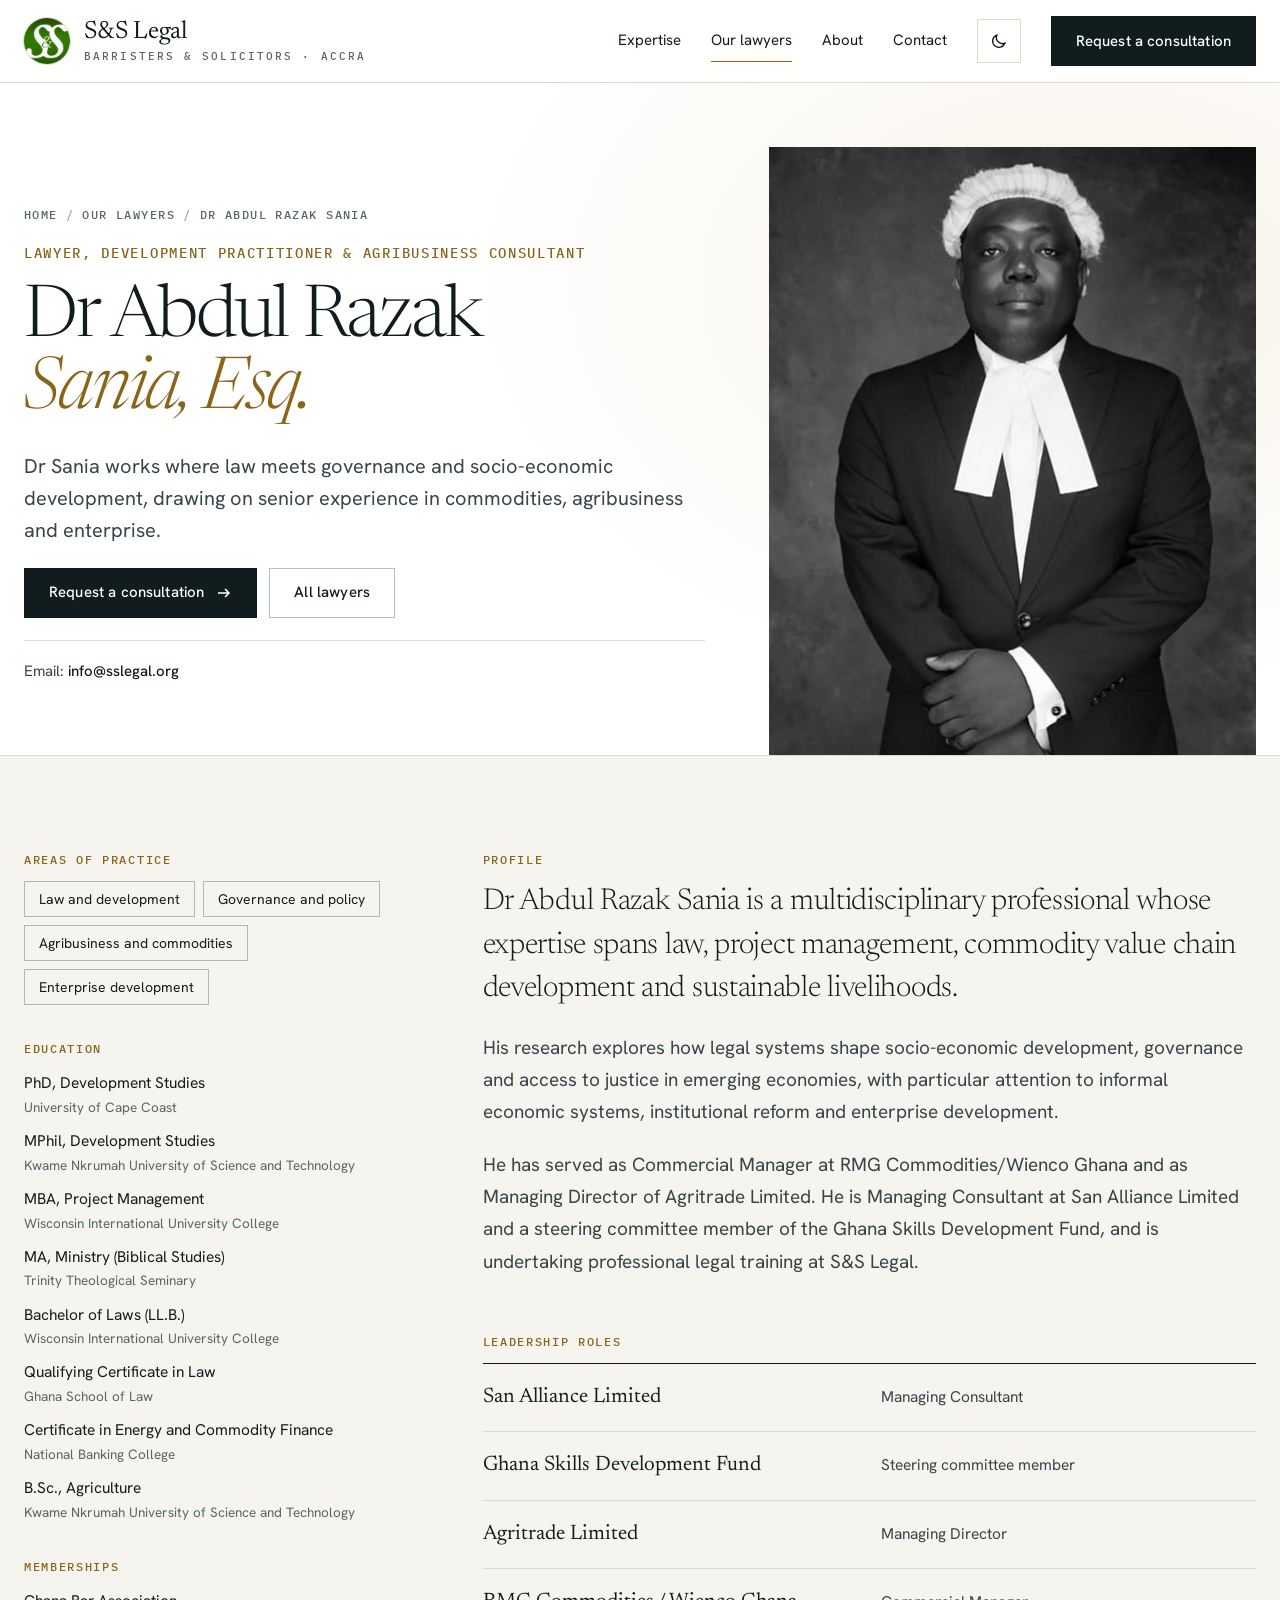
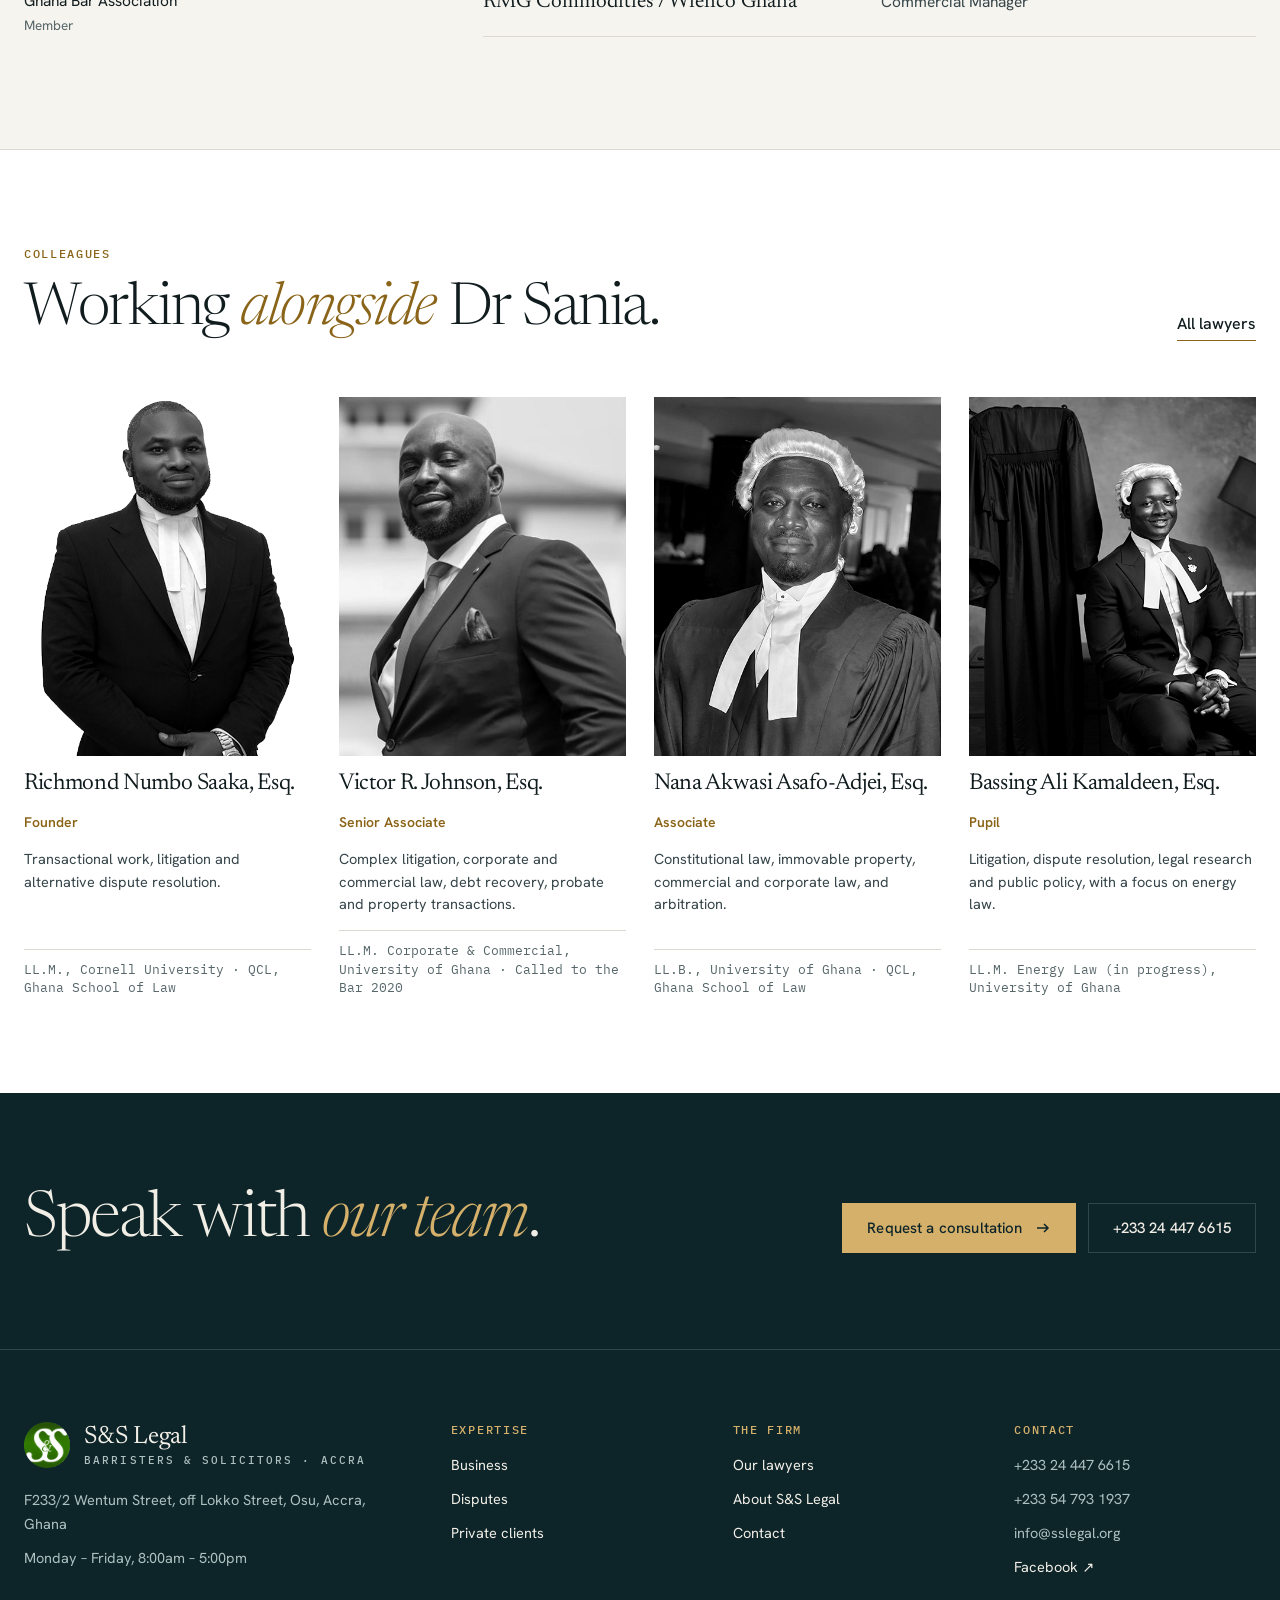
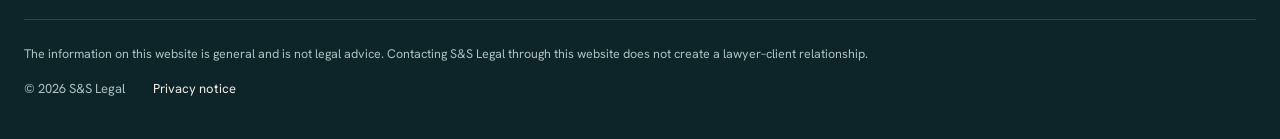
==== commit 9b954324: "Match lawyer profiles to the firm's current website Add the Cornell Institute for African Developmen" ====
--- a/lawyers/abdul-razak-sania/index.html
+++ b/lawyers/abdul-razak-sania/index.html
@@ -46,7 +46,7 @@
   <div class="wrap">
     <div class="pcopy">
       <nav class="crumbs" aria-label="Breadcrumb"><a href="../../index.html">Home</a><span aria-hidden="true">/</span><a href="../../lawyers/index.html">Our lawyers</a><span aria-hidden="true">/</span><span>Dr Abdul Razak Sania</span></nav>
-      <span class="role">Lawyer &amp; Development Practitioner</span>
+      <span class="role">Lawyer, Development Practitioner &amp; Agribusiness Consultant</span>
       <h1 id="ptitle">Dr Abdul Razak <em>Sania, Esq.</em></h1>
       <p class="lead">Dr Sania works where law meets governance and socio-economic development, drawing on senior experience in commodities, agribusiness and enterprise.</p>
       <div class="cta-row"><a class="btn btn-main" href="../../contact/index.html">Request a consultation <svg width="16" height="16" viewBox="0 0 16 16" fill="none" stroke="currentColor" stroke-width="1.5" aria-hidden="true"><path d="M2 8h11M9 4l4 4-4 4"/></svg></a><a class="btn btn-ghost" href="../../lawyers/index.html">All lawyers</a></div>
@@ -55,7 +55,7 @@
     <div class="portrait-lg"><img src="../../assets/img/abdulrazak-sania.jpg" alt="Dr Abdul Razak Sania" width="500" height="606"></div>
   </div>
 </section>
-<section class="profile-body"><div class="wrap"><aside class="side"><div><h2>Areas of practice</h2><div class="chips"><span>Law and development</span><span>Governance and policy</span><span>Agribusiness and commodities</span><span>Enterprise development</span></div></div><div><h2>Education</h2><ul><li>PhD, Development Studies<span>University of Cape Coast</span></li><li>MPhil, Development Studies<span>Kwame Nkrumah University of Science and Technology</span></li><li>MBA, Project Management<span>Wisconsin International University College</span></li><li>MA, Ministry (Biblical Studies)<span>Trinity Theological Seminary</span></li><li>Bachelor of Laws (LL.B.)<span>Wisconsin International University College</span></li><li>Qualifying Certificate in Law<span>Ghana School of Law</span></li><li>Certificate in Energy and Commodity Finance<span>National Banking College</span></li><li>B.Sc., Agriculture<span>Kwame Nkrumah University of Science and Technology</span></li></ul></div></aside><div class="main-col"><div><h2>Profile</h2><div class="prose"><p>Dr Abdul Razak Sania is a multidisciplinary professional whose expertise spans law, project management, commodity value chain development and sustainable livelihoods.</p><p>His research explores how legal systems shape socio-economic development, governance and access to justice in emerging economies, with particular attention to informal economic systems, institutional reform and enterprise development.</p><p>He has served as Commercial Manager at RMG Commodities/Wienco Ghana and as Managing Director of Agritrade Limited. He is Managing Consultant at San Alliance Limited and a steering committee member of the Ghana Skills Development Fund, and is undertaking professional legal training at S&amp;S Legal.</p></div></div><div><h2>Leadership roles</h2><ul class="timeline"><li><b>San Alliance Limited</b><span>Managing Consultant</span></li><li><b>Ghana Skills Development Fund</b><span>Steering committee member</span></li><li><b>Agritrade Limited</b><span>Managing Director</span></li><li><b>RMG Commodities / Wienco Ghana</b><span>Commercial Manager</span></li></ul></div></div></div></section>
+<section class="profile-body"><div class="wrap"><aside class="side"><div><h2>Areas of practice</h2><div class="chips"><span>Law and development</span><span>Governance and policy</span><span>Agribusiness and commodities</span><span>Enterprise development</span></div></div><div><h2>Education</h2><ul><li>PhD, Development Studies<span>University of Cape Coast</span></li><li>MPhil, Development Studies<span>Kwame Nkrumah University of Science and Technology</span></li><li>MBA, Project Management<span>Wisconsin International University College</span></li><li>MA, Ministry (Biblical Studies)<span>Trinity Theological Seminary</span></li><li>Bachelor of Laws (LL.B.)<span>Wisconsin International University College</span></li><li>Qualifying Certificate in Law<span>Ghana School of Law</span></li><li>Certificate in Energy and Commodity Finance<span>National Banking College</span></li><li>B.Sc., Agriculture<span>Kwame Nkrumah University of Science and Technology</span></li></ul></div><div><h2>Memberships</h2><ul><li>Ghana Bar Association<span>Member</span></li></ul></div></aside><div class="main-col"><div><h2>Profile</h2><div class="prose"><p>Dr Abdul Razak Sania is a multidisciplinary professional whose expertise spans law, project management, commodity value chain development and sustainable livelihoods.</p><p>His research explores how legal systems shape socio-economic development, governance and access to justice in emerging economies, with particular attention to informal economic systems, institutional reform and enterprise development.</p><p>He has served as Commercial Manager at RMG Commodities/Wienco Ghana and as Managing Director of Agritrade Limited. He is Managing Consultant at San Alliance Limited and a steering committee member of the Ghana Skills Development Fund, and is undertaking professional legal training at S&amp;S Legal.</p></div></div><div><h2>Leadership roles</h2><ul class="timeline"><li><b>San Alliance Limited</b><span>Managing Consultant</span></li><li><b>Ghana Skills Development Fund</b><span>Steering committee member</span></li><li><b>Agritrade Limited</b><span>Managing Director</span></li><li><b>RMG Commodities / Wienco Ghana</b><span>Commercial Manager</span></li></ul></div></div></div></section>
 <section class="colleagues" aria-labelledby="col-title"><div class="wrap">
   <div class="sec-head"><div class="t"><span class="label">Colleagues</span><h2 id="col-title">Working <em>alongside</em> Dr Sania.</h2></div><a class="more" href="../../lawyers/index.html">All lawyers</a></div>
   <div class="people three"><a class="person" href="../../lawyers/richmond-numbo-saaka/index.html"><div class="photo"><img loading="lazy" width="491" height="683" src="../../assets/img/front-richmond-full.jpg" alt="Richmond Numbo Saaka"></div><h3>Richmond Numbo Saaka, Esq.</h3><span class="role">Founder</span><p>Transactional work, litigation and alternative dispute resolution.</p><span class="cred">LL.M., Cornell University · QCL, Ghana School of Law</span></a><a class="person" href="../../lawyers/victor-reginald-johnson/index.html"><div class="photo"><img loading="lazy" width="500" height="606" src="../../assets/img/reginald-johnson.jpg" alt="Victor Reginald Johnson"></div><h3>Victor R. Johnson, Esq.</h3><span class="role">Senior Associate</span><p>Complex litigation, corporate and commercial law, debt recovery, probate and property transactions.</p><span class="cred">LL.M. Corporate &amp; Commercial, University of Ghana · Called to the Bar 2020</span></a><a class="person" href="../../lawyers/nana-akwasi-asafo-adjei/index.html"><div class="photo"><img loading="lazy" width="500" height="606" src="../../assets/img/nana-akwasi.jpg" alt="Nana Akwasi Asafo-Adjei"></div><h3>Nana Akwasi Asafo-Adjei, Esq.</h3><span class="role">Associate</span><p>Constitutional law, immovable property, commercial and corporate law, and arbitration.</p><span class="cred">LL.B., University of Ghana · QCL, Ghana School of Law</span></a><a class="person" href="../../lawyers/bassing-ali-kamaldeen/index.html"><div class="photo"><img loading="lazy" width="500" height="606" src="../../assets/img/bassing-kamaldeen.jpg" alt="Bassing Ali Kamaldeen"></div><h3>Bassing Ali Kamaldeen, Esq.</h3><span class="role">Pupil</span><p>Litigation, dispute resolution, legal research and public policy, with a focus on energy law.</p><span class="cred">LL.M. Energy Law (in progress), University of Ghana</span></a></div>
